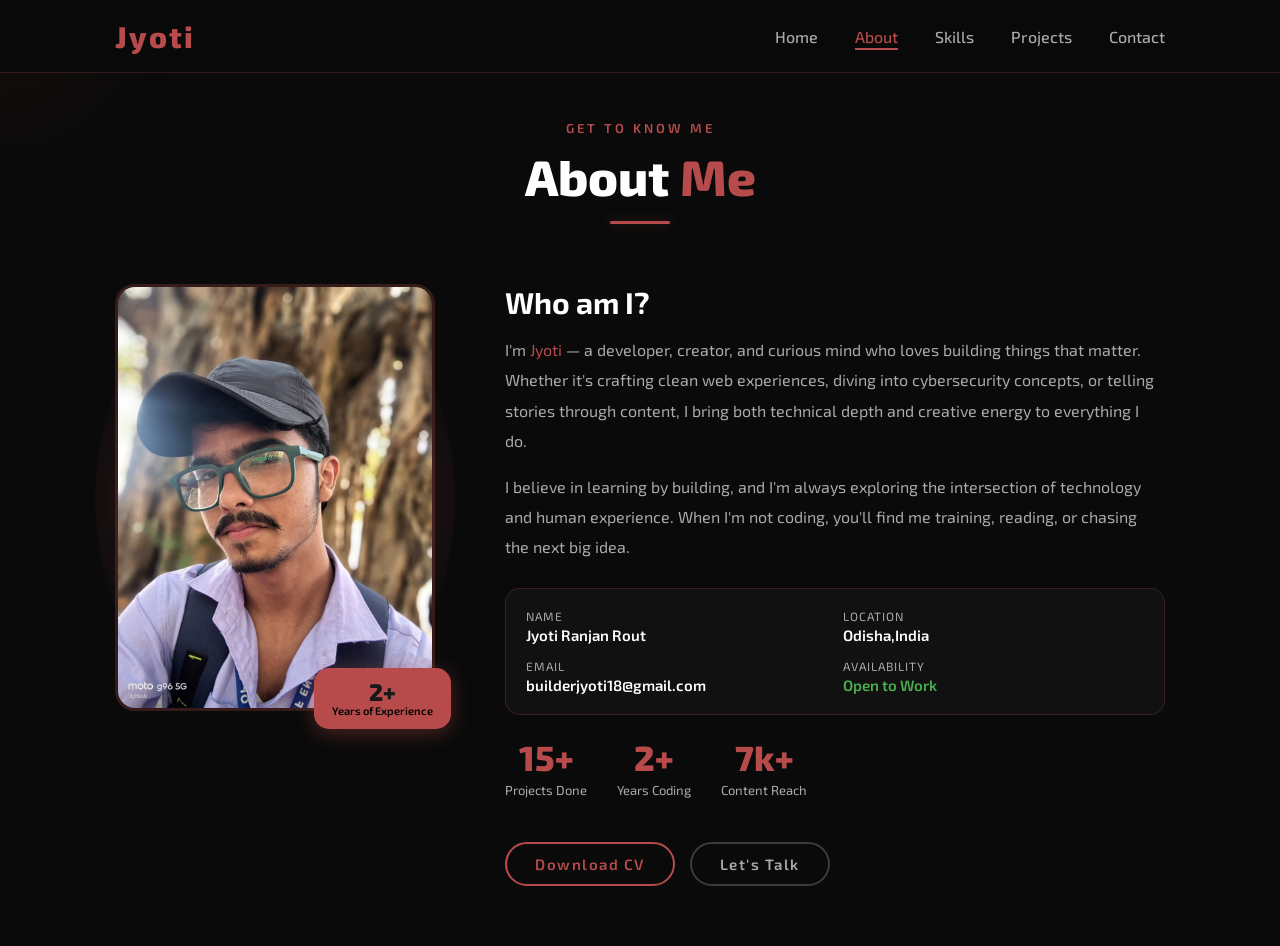
==== about.html @ 2b3aaa7c "Add files via upload" ====
<!DOCTYPE html>
<html lang="en">

<head>
    <meta charset="UTF-8">
    <meta name="viewport" content="width=device-width, initial-scale=1.0">
    <title>Jyoti | About</title>
    <link rel="stylesheet" href="https://cdnjs.cloudflare.com/ajax/libs/font-awesome/4.7.0/css/font-awesome.min.css">
    <link rel="stylesheet" href="style.css">
</head>

<body>
    <header>
        <a href="index.html" class="logo">Jyoti</a>
        <div class="menu-toggle" id="menuToggle">
            <span></span><span></span><span></span>
        </div>
        <nav id="navbar">
            <a href="index.html">Home</a>
            <a href="about.html" class="active">About</a>
            <a href="skills.html">Skills</a>
            <a href="projects.html">Projects</a>
            <a href="contact.html">Contact</a>
        </nav>
    </header>

    <section class="page-section about-section">
        <div class="page-header reveal">
            <span class="page-label">Get to know me</span>
            <h2>About <span>Me</span></h2>
            <div class="header-line"></div>
        </div>

        <div class="about-container">
            <div class="about-img-wrap reveal">
                <div class="about-img-glow"></div>
                <img src="mypic.jpeg" alt="Jyoti" class="about-img" />
                <div class="about-badge">
                    <span class="badge-num">2+</span>
                    <span class="badge-text">Years of Experience</span>
                </div>
            </div>

            <div class="about-content reveal">
                <h3>Who am I?</h3>
                <p>I'm <span>Jyoti</span> — a developer, creator, and curious mind who loves building things that
                    matter. Whether it's crafting clean web experiences, diving into cybersecurity concepts, or telling
                    stories through content, I bring both technical depth and creative energy to everything I do.</p>
                <p>I believe in learning by building, and I'm always exploring the intersection of technology and human
                    experience. When I'm not coding, you'll find me training, reading, or chasing the next big idea.</p>

                <div class="about-info-grid">
                    <div class="info-item">
                        <span class="info-label">Name</span>
                        <span class="info-value">Jyoti Ranjan Rout</span>
                    </div>
                    <div class="info-item">
                        <span class="info-label">Location</span>
                        <span class="info-value">Odisha,India</span>
                    </div>
                    <div class="info-item">
                        <span class="info-label">Email</span>
                        <span class="info-value">builderjyoti18@gmail.com</span>
                    </div>
                    <div class="info-item">
                        <span class="info-label">Availability</span>
                        <span class="info-value available">Open to Work</span>
                    </div>
                </div>

                <div class="about-stats">
                    <div class="stat">
                        <h4>15+</h4>
                        <p>Projects Done</p>
                    </div>
                    <div class="stat">
                        <h4>2+</h4>
                        <p>Years Coding</p>
                    </div>
                    <div class="stat">
                        <h4>7k+</h4>
                        <p>Content Reach</p>
                    </div>
                </div>

                <div class="btn-group">
                    <a href="#" class="btn">Download CV</a>
                    <a href="contact.html" class="btn btn-outline">Let's Talk</a>
                </div>
            </div>
        </div>
    </section>

    <script src="script.js"></script>
</body>

</html>
---- style.css ----
@import url('https://fonts.googleapis.com/css2?family=Black+Ops+One&family=Exo+2:ital,wght@0,100..900;1,100..900&display=swap');

/* ===================== RESET & BASE ===================== */
* {
    margin: 0;
    padding: 0;
    box-sizing: border-box;
    text-decoration: none;
    border: none;
    outline: none;
    font-family: 'Exo 2', sans-serif;
}

html {
    font-size: 62.5%;
    scroll-behavior: smooth;
}

:root {
    --accent: #b74b4b;
    --accent-glow: rgba(183, 75, 75, 0.4);
    --bg: #0a0a0a;
    --bg2: #111111;
    --bg3: #181818;
    --text: #ffffff;
    --text-muted: #aaaaaa;
    --border: rgba(183, 75, 75, 0.25);
}

body {
    width: 100%;
    min-height: 100vh;
    overflow-x: hidden;
    background-color: var(--bg);
    color: var(--text);
}

/* ===================== CURSOR GLOW ===================== */

#cursor-glow {
    position: fixed;
    width: 380px;
    height: 380px;
    border-radius: 50%;
    pointer-events: none;
    z-index: 0;
    transform: translate(-50%, -50%);
    background: radial-gradient(circle, rgba(183, 75, 75, 0.07) 0%, transparent 70%);
    transition: opacity 0.3s ease;
}

@media (max-width: 995px) {
    #cursor-glow {
        display: none;
    }
}

/* ===================== SCROLLBAR ===================== */
::-webkit-scrollbar {
    width: 6px;
}

::-webkit-scrollbar-track {
    background: var(--bg);
}

::-webkit-scrollbar-thumb {
    background: var(--accent);
    border-radius: 10px;
}

/* ===================== HEADER ===================== */
header {
    position: fixed;
    top: 0;
    left: 0;
    width: 100%;
    padding: 1.8rem 9%;
    background: rgba(10, 10, 10, 0.85);
    backdrop-filter: blur(12px);
    -webkit-backdrop-filter: blur(12px);
    border-bottom: 1px solid var(--border);
    display: flex;
    justify-content: space-between;
    align-items: center;
    z-index: 1000;
    transition: 0.3s ease;
}

.logo {
    font-size: 3rem;
    color: var(--accent);
    font-weight: 800;
    cursor: pointer;
    transition: 0.3s ease;
    letter-spacing: 0.2rem;
}

.logo:hover {
    transform: scale(1.08);
    text-shadow: 0 0 20px var(--accent-glow);
}

nav a {
    font-size: 1.6rem;
    color: var(--text-muted);
    margin-left: 3.5rem;
    font-weight: 500;
    transition: 0.3s ease;
    position: relative;
    padding-bottom: 4px;
}

nav a::after {
    content: '';
    position: absolute;
    bottom: 0;
    left: 0;
    width: 0;
    height: 2px;
    background: var(--accent);
    transition: 0.3s ease;
}

nav a:hover,
nav a.active {
    color: var(--text);
}

nav a:hover::after,
nav a.active::after {
    width: 100%;
}

nav a.active {
    color: var(--accent);
}

/* Hamburger */
.menu-toggle {
    display: none;
    flex-direction: column;
    gap: 5px;
    cursor: pointer;
    padding: 4px;
}

.menu-toggle span {
    display: block;
    width: 25px;
    height: 2px;
    background: var(--accent);
    border-radius: 2px;
    transition: 0.3s ease;
}

/* ===================== BUTTONS ===================== */
.btn {
    display: inline-block;
    padding: 1.1rem 2.8rem;
    background: transparent;
    border-radius: 4rem;
    font-size: 1.5rem;
    color: var(--accent);
    letter-spacing: 0.15rem;
    font-weight: 600;
    border: 2px solid var(--accent);
    transition: 0.3s ease;
    cursor: pointer;
}

.btn:hover {
    background: var(--accent);
    color: #000;
    box-shadow: 0 0 30px var(--accent-glow);
    transform: translateY(-2px);
}

.btn-outline {
    background: transparent;
    color: var(--text-muted);
    border-color: rgba(255, 255, 255, 0.2);
}

.btn-outline:hover {
    background: rgba(255, 255, 255, 0.08);
    color: var(--text);
    border-color: rgba(255, 255, 255, 0.4);
    box-shadow: none;
}

.btn-group {
    display: flex;
    gap: 1.5rem;
    flex-wrap: wrap;
}

/* ===================== HOME PAGE ===================== */
.home {
    min-height: 100vh;
    display: flex;
    justify-content: center;
    align-items: center;
    gap: 8rem;
    padding: 10rem 9% 5rem;
    background: var(--bg);
    position: relative;
    overflow: hidden;
}

.home::before {
    content: '';
    position: absolute;
    width: 500px;
    height: 500px;
    background: radial-gradient(circle, rgba(183, 75, 75, 0.08) 0%, transparent 70%);
    top: 50%;
    left: 50%;
    transform: translate(-50%, -50%);
    pointer-events: none;
}

.home-img {
    position: relative;
    flex-shrink: 0;
}

.home-img::before {
    content: '';
    position: absolute;
    inset: -4px;
    border-radius: 50%;
    background: conic-gradient(var(--accent), transparent, var(--accent), transparent, var(--accent));
    animation: spin 6s linear infinite;
    z-index: 0;
}

.home-img img {
    width: 32vw;
    max-width: 380px;
    aspect-ratio: 1/1;
    object-fit: cover;
    border-radius: 50%;
    position: relative;
    z-index: 1;
    border: 6px solid var(--bg);
    transition: 0.4s ease;
}

.home-img img:hover {
    transform: scale(1.04);
}

@keyframes spin {
    to {
        transform: rotate(360deg);
    }
}

.home-content h1 {
    font-size: 5.5rem;
    font-weight: 800;
    line-height: 1.2;
    margin-bottom: 0.5rem;
}

span {
    color: var(--accent);
}

.home-content h3 {
    font-size: 3.2rem;
    margin-bottom: 1.5rem;
    font-weight: 600;
    color: var(--text-muted);
}

.home-content p {
    font-size: 1.6rem;
    color: var(--text-muted);
    line-height: 1.8;
    max-width: 520px;
    margin-bottom: 2rem;
}

.social-icons {
    display: flex;
    gap: 1.2rem;
    margin: 2.5rem 0;
}

.social-icons a {
    display: inline-flex;
    justify-content: center;
    align-items: center;
    width: 4.2rem;
    height: 4.2rem;
    background: transparent;
    border: 2px solid var(--border);
    font-size: 1.8rem;
    border-radius: 50%;
    color: var(--accent);
    transition: 0.3s ease;
}

.social-icons a:hover {
    background: var(--accent);
    color: #000;
    border-color: var(--accent);
    transform: translateY(-4px);
    box-shadow: 0 8px 20px var(--accent-glow);
}

/* Typing animation */
.typing-text {
    font-size: 3rem;
    font-weight: 700;
    min-width: 280px;
}

.typing-text span {
    position: relative;
    margin-left: 8px;
}

.typing-text span::before {
    content: "Web Developer";
    color: var(--accent);
    animation: words 20s infinite;
}

.typing-text span::after {
    content: "";
    position: absolute;
    width: 2px;
    height: 100%;
    background: var(--accent);
    margin-left: 4px;
    animation: cursor 0.6s infinite;
}

@keyframes cursor {
    to {
        opacity: 0;
    }
}

@keyframes words {

    0%,
    20% {
        content: "Builder";
    }

    21%,
    40% {
        content: "Content Creator";
    }

    41%,
    60% {
        content: "Cyber Security Enthusiast";
    }

    61%,
    80% {
        content: "Athlete";
    }

    81%,
    100% {
        content: "Story Teller";
    }
}

/* ===================== PAGE SECTIONS (shared) ===================== */
.page-section {
    min-height: 100vh;
    padding: 12rem 9% 6rem;
}

.page-header {
    text-align: center;
    margin-bottom: 6rem;
}

.page-label {
    font-size: 1.3rem;
    color: var(--accent);
    letter-spacing: 0.3rem;
    text-transform: uppercase;
    font-weight: 600;
    display: block;
    margin-bottom: 1rem;
}

.page-header h2 {
    font-size: 5rem;
    font-weight: 800;
    margin-bottom: 1.5rem;
}

.header-line {
    width: 60px;
    height: 3px;
    background: var(--accent);
    margin: 0 auto;
    border-radius: 2px;
    box-shadow: 0 0 12px var(--accent-glow);
}

/* ===================== REVEAL ANIMATION ===================== */
.reveal {
    opacity: 0;
    transform: translateY(30px);
    transition: opacity 0.7s ease, transform 0.7s ease;
}

.reveal.visible {
    opacity: 1;
    transform: translateY(0);
}

/* ===================== ABOUT PAGE ===================== */
.about-section {
    background: var(--bg);
}

.about-container {
    display: flex;
    gap: 7rem;
    align-items: flex-start;
    flex-wrap: wrap;
}

.about-img-wrap {
    position: relative;
    flex-shrink: 0;
}

.about-img-glow {
    position: absolute;
    inset: -20px;
    border-radius: 50%;
    background: radial-gradient(circle, var(--accent-glow) 0%, transparent 70%);
    z-index: 0;
}

.about-img {
    width: 320px;
    aspect-ratio: 3/4;
    object-fit: cover;
    border-radius: 2rem;
    position: relative;
    z-index: 1;
    border: 3px solid var(--border);
}

.about-badge {
    position: absolute;
    bottom: -16px;
    right: -16px;
    background: var(--accent);
    color: #000;
    border-radius: 1.5rem;
    padding: 1.2rem 1.8rem;
    text-align: center;
    z-index: 2;
    box-shadow: 0 4px 20px var(--accent-glow);
}

.badge-num {
    display: block;
    font-size: 2.4rem;
    font-weight: 800;
    line-height: 1;
    color: #181818
}

.badge-text {
    font-size: 1.1rem;
    font-weight: 600;
    color: black;
}

.about-content {
    flex: 1;
    min-width: 300px;
}

.about-content h3 {
    font-size: 3rem;
    font-weight: 700;
    margin-bottom: 1.5rem;
}

.about-content p {
    font-size: 1.6rem;
    color: var(--text-muted);
    line-height: 1.9;
    margin-bottom: 1.5rem;
}

.about-info-grid {
    display: grid;
    grid-template-columns: 1fr 1fr;
    gap: 1.5rem;
    margin: 2.5rem 0;
    background: var(--bg2);
    border-radius: 1.5rem;
    padding: 2rem;
    border: 1px solid var(--border);
}

.info-item {
    display: flex;
    flex-direction: column;
    gap: 0.3rem;
}

.info-label {
    font-size: 1.2rem;
    color: var(--text-muted);
    text-transform: uppercase;
    letter-spacing: 0.1rem;
}

.info-value {
    font-size: 1.5rem;
    font-weight: 600;
    color: var(--text);
}

.available {
    color: #4caf50 !important;
}

.about-stats {
    display: flex;
    gap: 3rem;
    margin: 2.5rem 0;
    flex-wrap: wrap;
}

.stat {
    text-align: center;
}

.stat h4 {
    font-size: 3.5rem;
    font-weight: 800;
    color: var(--accent);
    line-height: 1;
}

.stat p {
    font-size: 1.3rem;
    color: var(--text-muted);
    margin-top: 0.3rem;
}

/* ===================== SKILLS PAGE ===================== */
.skills-section {
    background: var(--bg);
}

.skills-categories {
    display: grid;
    grid-template-columns: repeat(auto-fit, minmax(300px, 1fr));
    gap: 3rem;
    margin-bottom: 5rem;
}

.skill-category {
    background: var(--bg2);
    border-radius: 2rem;
    padding: 3rem;
    border: 1px solid var(--border);
    transition: 0.3s ease;
}

.skill-category:hover {
    transform: translateY(-5px);
    border-color: var(--accent);
    box-shadow: 0 10px 40px var(--accent-glow);
}

.category-icon {
    width: 5rem;
    height: 5rem;
    background: rgba(183, 75, 75, 0.1);
    border-radius: 50%;
    display: flex;
    align-items: center;
    justify-content: center;
    font-size: 2rem;
    color: var(--accent);
    margin-bottom: 1.5rem;
}

.skill-category h3 {
    font-size: 2rem;
    font-weight: 700;
    margin-bottom: 2rem;
}

.skill-bars {
    display: flex;
    flex-direction: column;
    gap: 1.8rem;
}

.skill-info {
    display: flex;
    justify-content: space-between;
    font-size: 1.4rem;
    margin-bottom: 0.7rem;
    color: var(--text-muted);
}

.bar {
    height: 6px;
    background: rgba(255, 255, 255, 0.08);
    border-radius: 3px;
    overflow: hidden;
}

.bar-fill {
    height: 100%;
    background: linear-gradient(90deg, var(--accent), #e06060);
    border-radius: 3px;
    width: 0%;
    transition: width 1.2s cubic-bezier(0.4, 0, 0.2, 1);
    box-shadow: 0 0 10px var(--accent-glow);
}

.tools-section {
    text-align: center;
}

.tools-section h3 {
    font-size: 2.5rem;
    font-weight: 700;
    margin-bottom: 2.5rem;
}

.tools-grid {
    display: flex;
    flex-wrap: wrap;
    gap: 1.2rem;
    justify-content: center;
}

.tool-tag {
    padding: 0.8rem 2rem;
    border: 1.5px solid var(--border);
    border-radius: 5rem;
    font-size: 1.4rem;
    color: var(--text-muted);
    transition: 0.3s ease;
    cursor: default;
    background: var(--bg2);
}

.tool-tag:hover {
    border-color: var(--accent);
    color: var(--accent);
    background: rgba(183, 75, 75, 0.06);
    transform: translateY(-2px);
}

/* ===================== PROJECTS PAGE ===================== */
.projects-section {
    background: var(--bg);
}

.filter-tabs {
    display: flex;
    gap: 1rem;
    justify-content: center;
    margin-bottom: 4rem;
    flex-wrap: wrap;
}

.filter-btn {
    padding: 0.8rem 2.2rem;
    border-radius: 5rem;
    font-size: 1.4rem;
    font-weight: 600;
    cursor: pointer;
    background: var(--bg2);
    color: var(--text-muted);
    border: 1.5px solid var(--border);
    transition: 0.3s ease;
}

.filter-btn:hover,
.filter-btn.active {
    background: var(--accent);
    color: #000;
    border-color: var(--accent);
    box-shadow: 0 4px 15px var(--accent-glow);
}

.projects-grid {
    display: grid;
    grid-template-columns: repeat(auto-fit, minmax(320px, 1fr));
    gap: 3rem;
}

.project-card {
    background: var(--bg2);
    border-radius: 2rem;
    overflow: hidden;
    border: 1px solid var(--border);
    transition: 0.35s ease;
}

.project-card:hover {
    transform: translateY(-8px);
    border-color: var(--accent);
    box-shadow: 0 16px 50px var(--accent-glow);
}

.project-card.hidden {
    display: none;
}

.project-img-placeholder {
    height: 180px;
    background: linear-gradient(135deg, rgba(183, 75, 75, 0.12), rgba(183, 75, 75, 0.03));
    display: flex;
    align-items: center;
    justify-content: center;
    font-size: 5rem;
    color: var(--accent);
    border-bottom: 1px solid var(--border);
}

.project-info {
    padding: 2.5rem;
}

.project-tags {
    display: flex;
    gap: 0.8rem;
    flex-wrap: wrap;
    margin-bottom: 1.2rem;
}

.tag {
    font-size: 1.1rem;
    padding: 0.3rem 1rem;
    background: rgba(183, 75, 75, 0.12);
    color: var(--accent);
    border-radius: 3rem;
    font-weight: 600;
}

.project-info h3 {
    font-size: 2rem;
    font-weight: 700;
    margin-bottom: 1rem;
}

.project-info p {
    font-size: 1.4rem;
    color: var(--text-muted);
    line-height: 1.7;
    margin-bottom: 2rem;
}

.project-links {
    display: flex;
    gap: 1.2rem;
}

.project-link {
    font-size: 1.3rem;
    color: var(--text-muted);
    font-weight: 600;
    display: flex;
    align-items: center;
    gap: 0.5rem;
    padding: 0.6rem 1.4rem;
    border: 1.5px solid var(--border);
    border-radius: 3rem;
    transition: 0.3s ease;
}

.project-link:hover,
.project-link.live {
    color: var(--accent);
    border-color: var(--accent);
}

.project-link.live {
    background: rgba(183, 75, 75, 0.08);
}

.project-link:hover {
    background: rgba(183, 75, 75, 0.1);
    transform: translateY(-1px);
}

/* ===================== CONTACT PAGE ===================== */
.contact-section {
    background: var(--bg);
}

.contact-container {
    display: flex;
    gap: 6rem;
    align-items: flex-start;
    flex-wrap: wrap;
}

.contact-info {
    flex: 1;
    min-width: 280px;
}

.contact-info h3 {
    font-size: 2.8rem;
    font-weight: 700;
    margin-bottom: 1.5rem;
}

.contact-info>p {
    font-size: 1.6rem;
    color: var(--text-muted);
    line-height: 1.9;
    margin-bottom: 3rem;
}

.contact-details {
    display: flex;
    flex-direction: column;
    gap: 2rem;
    margin-bottom: 3rem;
}

.contact-item {
    display: flex;
    align-items: center;
    gap: 1.5rem;
}

.contact-icon {
    width: 4.5rem;
    height: 4.5rem;
    background: rgba(183, 75, 75, 0.1);
    border-radius: 50%;
    display: flex;
    align-items: center;
    justify-content: center;
    font-size: 1.8rem;
    color: var(--accent);
    flex-shrink: 0;
    border: 1px solid var(--border);
}

.contact-label {
    display: block;
    font-size: 1.2rem;
    color: var(--text-muted);
    text-transform: uppercase;
    letter-spacing: 0.1rem;
}

.contact-value {
    font-size: 1.5rem;
    font-weight: 600;
    color: var(--text);
}

.contact-socials {
    display: flex;
    gap: 1.2rem;
}

.contact-socials a {
    width: 4rem;
    height: 4rem;
    border: 1.5px solid var(--border);
    border-radius: 50%;
    display: flex;
    align-items: center;
    justify-content: center;
    font-size: 1.6rem;
    color: var(--accent);
    transition: 0.3s ease;
}

.contact-socials a:hover {
    background: var(--accent);
    color: #000;
    border-color: var(--accent);
    transform: translateY(-3px);
    box-shadow: 0 6px 20px var(--accent-glow);
}

.contact-form {
    flex: 1.2;
    min-width: 300px;
    display: flex;
    flex-direction: column;
    gap: 2rem;
}

.form-group {
    position: relative;
}

.form-group input,
.form-group textarea {
    width: 100%;
    padding: 1.6rem 1.8rem;
    background: var(--bg2);
    border: 1.5px solid var(--border);
    border-radius: 1rem;
    font-size: 1.5rem;
    color: var(--text);
    transition: 0.3s ease;
    resize: none;
}

.form-group input::placeholder,
.form-group textarea::placeholder {
    color: var(--text-muted);
}

.form-group input:focus,
.form-group textarea:focus {
    border-color: var(--accent);
    background: var(--bg3);
    box-shadow: 0 0 0 3px rgba(183, 75, 75, 0.1);
}

.form-group label {
    display: none;
}

.submit-btn {
    align-self: flex-start;
    display: flex;
    align-items: center;
    gap: 1rem;
    font-size: 1.6rem;
    padding: 1.2rem 3rem;
}

.form-success {
    display: none;
    font-size: 1.5rem;
    color: #4caf50;
    align-items: center;
    gap: 0.8rem;
}

.form-success.show {
    display: flex;
}

/* ===================== MOBILE RESPONSIVE ===================== */
@media (max-width: 995px) {
    .menu-toggle {
        display: flex;
    }

    nav {
        position: fixed;
        top: 0;
        right: -100%;
        width: 70%;
        max-width: 300px;
        height: 100vh;
        background: var(--bg2);
        border-left: 1px solid var(--border);
        padding: 8rem 3rem 3rem;
        display: flex;
        flex-direction: column;
        gap: 0;
        transition: right 0.3s ease;
    }

    nav.open {
        right: 0;
    }

    nav a {
        display: block;
        font-size: 2rem;
        margin-left: 0;
        margin-bottom: 2.5rem;
        padding-bottom: 2.5rem;
        border-bottom: 1px solid var(--border);
    }

    nav a::after {
        display: none;
    }

    nav a.active,
    nav a:hover {
        color: var(--accent);
    }

    .home {
        flex-direction: column-reverse;
        padding: 10rem 5% 5rem;
        gap: 4rem;
        text-align: center;
    }

    .home-img img {
        width: 60vw;
        max-width: 260px;
    }

    .home-img::before {
        display: none;
    }

    .home-content h1 {
        font-size: 4rem;
    }

    .typing-text {
        font-size: 2.4rem;
    }

    .btn-group,
    .social-icons {
        justify-content: center;
    }

    .page-section {
        padding: 10rem 5% 4rem;
    }

    .page-header h2 {
        font-size: 3.5rem;
    }

    .about-container {
        flex-direction: column;
        align-items: center;
    }

    .about-img {
        width: 240px;
    }

    .about-info-grid {
        grid-template-columns: 1fr 1fr;
    }

    .contact-container {
        flex-direction: column;
    }

    .skills-categories {
        grid-template-columns: 1fr;
    }

    .projects-grid {
        grid-template-columns: 1fr;
    }
}

@media (max-width: 480px) {
    html {
        font-size: 55%;
    }

    .about-info-grid {
        grid-template-columns: 1fr;
    }

    .about-stats {
        gap: 2rem;
    }
}
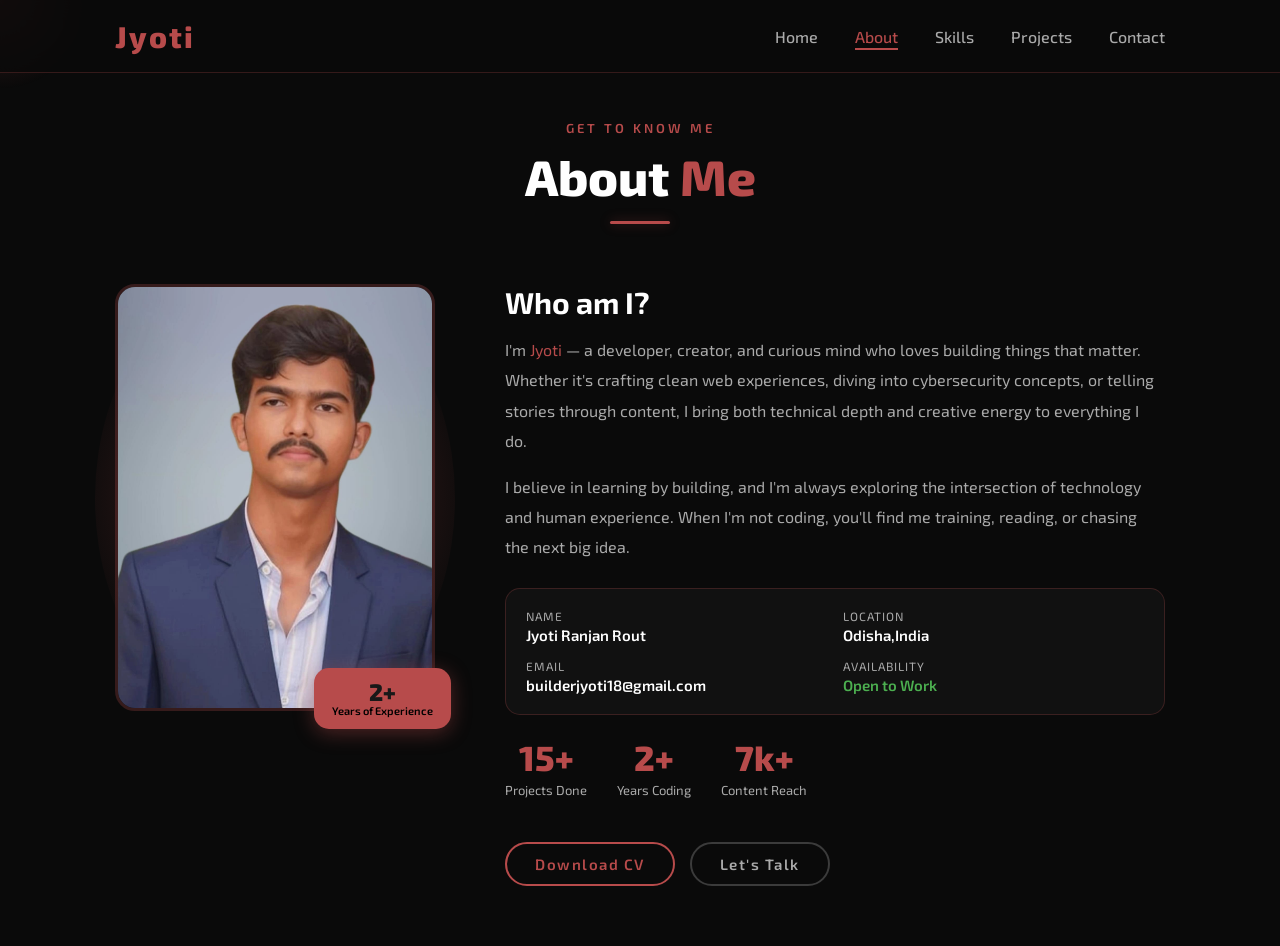
==== commit 4034eebf: "Update about.html" ====
--- a/about.html
+++ b/about.html
@@ -34,7 +34,7 @@
         <div class="about-container">
             <div class="about-img-wrap reveal">
                 <div class="about-img-glow"></div>
-                <img src="mypic.jpeg" alt="Jyoti" class="about-img" />
+                <img src="photo.jpeg" alt="Jyoti" class="about-img" />
                 <div class="about-badge">
                     <span class="badge-num">2+</span>
                     <span class="badge-text">Years of Experience</span>
@@ -94,4 +94,4 @@
     <script src="script.js"></script>
 </body>
 
-</html>+</html>
--- a/style.css
+++ b/style.css
@@ -39,13 +39,13 @@
 
 #cursor-glow {
     position: fixed;
-    width: 380px;
-    height: 380px;
+    width: 180px;
+    height: 180px;
     border-radius: 50%;
     pointer-events: none;
     z-index: 0;
     transform: translate(-50%, -50%);
-    background: radial-gradient(circle, rgba(183, 75, 75, 0.07) 0%, transparent 70%);
+    background: radial-gradient(circle, rgba(183, 75, 75, 0.28) 0%, transparent 70%);
     transition: opacity 0.3s ease;
 }
 
@@ -1081,4 +1081,4 @@
     .about-stats {
         gap: 2rem;
     }
-}+}
